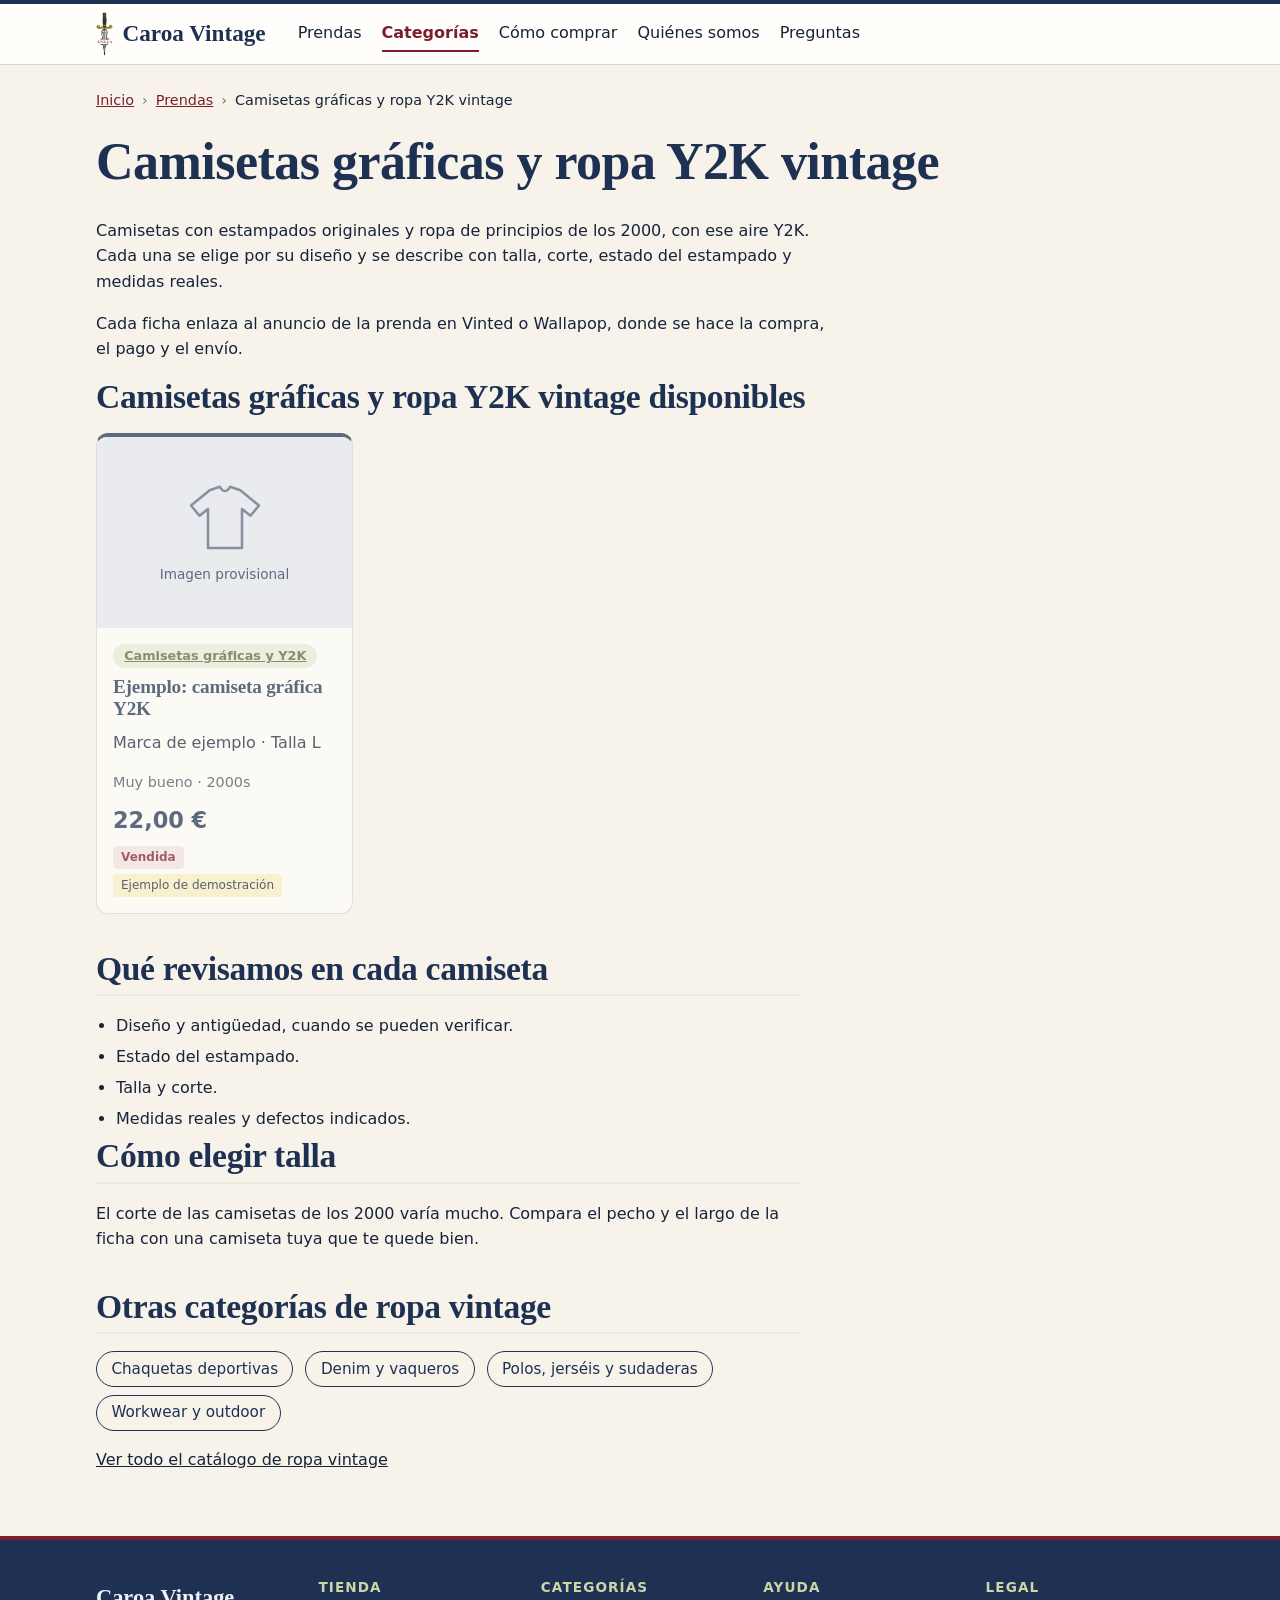
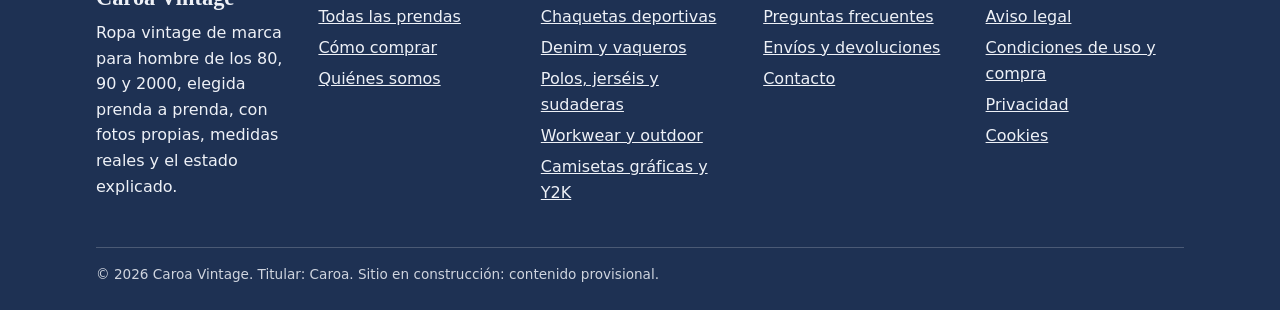
==== camisetas-y2k-vintage.html @ 3dd6beb5 "Add files via upload" ====
<!doctype html>
<html lang="es">
<head>
  <meta charset="utf-8">
  <meta name="viewport" content="width=device-width, initial-scale=1">
  <title>Camisetas gráficas y ropa Y2K vintage | Caroa Vintage</title>
  <meta name="description" content="Camisetas gráficas vintage y ropa Y2K de principios de los 2000: estampados originales, talla y estado explicados. Compra en Vinted o Wallapop.">
  <meta name="robots" content="noindex, nofollow"><!-- QUITAR al lanzar la web -->
  <link rel="icon" href="assets/favicon.png" type="image/png">
  <link rel="apple-touch-icon" href="assets/apple-touch-icon.png">
  <link rel="stylesheet" href="src/css/base.css">
  <link rel="stylesheet" href="src/css/components.css">
  <link rel="stylesheet" href="src/css/paginas.css">
  <script type="module" src="src/js/main.js"></script>
</head>
<body data-page="categoria" data-categoria="camisetas-y2k">
  <a class="skip" href="#contenido">Saltar al contenido</a>
  <header class="cabecera" id="site-header"></header>
  <main id="contenido" class="pagina">
    <div class="wrap">
      <nav aria-label="Migas de pan"><ol class="migas"><li><a href="index.html">Inicio</a></li><li><a href="catalogo.html">Prendas</a></li><li aria-current="page">Camisetas gráficas y ropa Y2K vintage</li></ol></nav>
      <h1>Camisetas gráficas y ropa Y2K vintage</h1>
      <div class="texto-seo">
        <p>Camisetas con estampados originales y ropa de principios de los 2000, con ese aire Y2K. Cada una se elige por su diseño y se describe con talla, corte, estado del estampado y medidas reales.</p>
        <p>Cada ficha enlaza al anuncio de la prenda en Vinted o Wallapop, donde se hace la compra, el pago y el envío.</p>
      </div>
      <h2>Camisetas gráficas y ropa Y2K vintage disponibles</h2>
      <div class="rejilla" id="categoria-lista"><p class="vacio">Cargando prendas…</p></div>
      <section class="bloque">
        <h2>Qué revisamos en cada camiseta</h2>
        <ul class="revisamos">
          <li>Diseño y antigüedad, cuando se pueden verificar.</li><li>Estado del estampado.</li><li>Talla y corte.</li><li>Medidas reales y defectos indicados.</li>
        </ul>
        <h2>Cómo elegir talla</h2>
        <p>El corte de las camisetas de los 2000 varía mucho. Compara el pecho y el largo de la ficha con una camiseta tuya que te quede bien.</p>
      </section>
      <section class="bloque">
        <h2>Otras categorías de ropa vintage</h2>
        <ul class="enlaces-cat" id="otras-categorias"></ul>
        <p><a href="catalogo.html">Ver todo el catálogo de ropa vintage</a></p>
      </section>
    </div>
  </main>
  <footer class="pie" id="site-footer"></footer>
  <noscript><p class="wrap aviso">Esta web necesita JavaScript para mostrar las prendas.</p></noscript>
</body>
</html>
---- src/css/base.css ----
:root {
  /* Base clara y cálida */
  --papel: #F7F3EA;
  --papel-2: #EFE8D9;
  --blanco: #FFFEFA;
  --linea: #DED6C4;
  /* Texto */
  --tinta: #17233B;
  /* Azul navy */
  --navy: #1E3153;
  --navy-h: #152543;
  --navy-claro: #E4E9F2;
  /* Verde loden */
  --loden: #56643A;
  --loden-claro: #E8ECD9;
  /* Rojo burdeos */
  --burdeos: #7A1F2E;
  --burdeos-h: #5C1722;
  --burdeos-claro: #F4E4E6;
  --radio: 12px;
  --ancho: 68rem;
  --fuente-titulo: Georgia, 'Times New Roman', serif;
  --fuente: system-ui, -apple-system, 'Segoe UI', Roboto, sans-serif;
}
*, *::before, *::after { box-sizing: border-box; }
html { -webkit-text-size-adjust: 100%; scroll-behavior: smooth; scroll-padding-top: 5rem; }
@media (prefers-reduced-motion: reduce) {
  html { scroll-behavior: auto; }
  * { transition: none !important; animation: none !important; }
}
body { margin: 0; background: var(--papel); color: var(--tinta); font: 1rem/1.6 var(--fuente); }
img, svg { max-width: 100%; display: block; }
h1, h2, h3 { font-family: var(--fuente-titulo); line-height: 1.15; margin: 0 0 .5em; letter-spacing: -.01em; color: var(--navy); }
h1 { font-size: clamp(2rem, 6vw, 3.25rem); }
h2 { font-size: clamp(1.5rem, 4vw, 2.1rem); }
h3 { font-size: 1.2rem; }
p { margin: 0 0 1em; }
ul, ol { margin: 0; padding: 0; list-style: none; }
a { color: inherit; }
:focus-visible { outline: 3px solid var(--burdeos); outline-offset: 2px; }
.wrap { width: min(100% - 2rem, var(--ancho)); margin-inline: auto; }
.skip { position: absolute; left: -999px; top: 0; background: var(--navy); color: var(--papel); padding: .5rem 1rem; z-index: 100; }
.skip:focus { left: 0; }
.seccion { padding: 3rem 0; }
.seccion-alt { background: var(--papel-2); }
.seccion-cab { max-width: 40rem; margin-bottom: 1.5rem; }
.vacio { padding: 1.5rem; border: 1px dashed var(--navy); border-radius: var(--radio); background: var(--blanco); }
.aviso { padding: .75rem 1rem; background: var(--burdeos-claro); border: 1px solid #d9aab0; border-radius: var(--radio); }
.pendiente { background: #FBEFC4; color: var(--tinta); padding: 0 .3em; border-radius: 4px; }
.sr-only { position: absolute; width: 1px; height: 1px; padding: 0; margin: -1px; overflow: hidden; clip: rect(0, 0, 0, 0); white-space: nowrap; border: 0; }
---- src/css/components.css ----
/* Cabecera */
.cabecera { background: var(--blanco); border-top: 4px solid var(--navy); border-bottom: 1px solid var(--linea); position: sticky; top: 0; z-index: 50; }
.bar { display: flex; align-items: center; flex-wrap: wrap; gap: .5rem 1rem; min-height: 3.75rem; }
.logo { font-family: var(--fuente-titulo); font-weight: 700; font-size: 1.45rem; color: var(--navy); text-decoration: none; margin-right: auto; }
.cab-enlaces { order: 2; display: flex; gap: .5rem; }
.cab-enlaces a { text-decoration: none; padding: .35rem .8rem; border: 1px solid var(--navy); border-radius: 999px; color: var(--navy); font-size: .9rem; }
.cab-enlaces a:hover { background: var(--navy-claro); }
.menu-btn { order: 3; font: inherit; color: var(--navy); background: none; border: 1px solid var(--navy); border-radius: 999px; padding: .4rem .8rem; cursor: pointer; }
.nav { order: 4; display: none; width: 100%; flex-direction: column; padding-bottom: .75rem; }
.nav.abierto { display: flex; }
.nav a { padding: .6rem 0; text-decoration: none; border-bottom: 1px solid var(--linea); }
.nav a[aria-current="page"] { font-weight: 700; color: var(--burdeos); }
@media (min-width: 760px) {
  .menu-btn { display: none; }
  .nav { display: flex; flex-direction: row; width: auto; order: 1; gap: 1.25rem; padding: 0; }
  .nav a { border: 0; padding: .25rem 0; border-bottom: 2px solid transparent; }
  .nav a:hover { border-bottom-color: var(--loden); }
  .nav a[aria-current="page"] { border-bottom-color: var(--burdeos); }
  .logo { margin-right: 1rem; }
  .cab-enlaces { margin-left: auto; }
}

/* Botones */
.acciones { display: flex; flex-wrap: wrap; gap: .75rem; margin-top: 1.5rem; }
.btn { display: inline-block; font: inherit; font-weight: 600; text-decoration: none; padding: .8rem 1.4rem; border-radius: 999px; border: 2px solid var(--burdeos); cursor: pointer; }
.btn-primario { background: var(--burdeos); color: #fff; }
.btn-primario:hover { background: var(--burdeos-h); border-color: var(--burdeos-h); }
.btn-sec { background: transparent; color: var(--navy); border-color: var(--navy); }
.btn-sec:hover { background: var(--navy-claro); }

/* Hero */
.hero { padding: 2.5rem 0 3rem; background: linear-gradient(180deg, var(--navy-claro) 0%, var(--papel) 100%); }
.hero-grid { display: grid; gap: 2rem; align-items: center; }
@media (min-width: 800px) { .hero-grid { grid-template-columns: 1.1fr .9fr; } }
.eyebrow { text-transform: uppercase; letter-spacing: .08em; font-size: .8rem; font-weight: 700; color: var(--loden); margin-bottom: .75rem; }
.lead { font-size: 1.15rem; max-width: 34rem; }
.hero-visual { background: var(--loden-claro); border: 1px solid #cfd6b6; border-radius: var(--radio); padding: 1.5rem; text-align: center; }
.hero-visual small { display: block; margin-top: .5rem; opacity: .75; }
.h-caja { fill: var(--blanco); stroke: var(--navy); stroke-width: 3; }
.h-linea { stroke: var(--navy); stroke-width: 3; fill: none; }
.h-a { fill: var(--burdeos); }
.h-b { fill: var(--loden); }
.h-c { fill: var(--navy); }

/* Fondos de sección en la portada */
#prendas { background: var(--papel-2); }
#como { background: var(--navy-claro); }
#categorias { background: var(--papel); }
#ventajas { background: var(--loden-claro); }

/* Tarjetas de prenda */
.rejilla { display: grid; gap: 1.25rem; grid-template-columns: repeat(auto-fill, minmax(15rem, 1fr)); }
.card { background: var(--blanco); border: 1px solid var(--linea); border-top: 4px solid var(--navy); border-radius: var(--radio); overflow: hidden; display: flex; flex-direction: column; }
.card:nth-child(3n+2) { border-top-color: var(--loden); }
.card:nth-child(3n) { border-top-color: var(--burdeos); }
.card-agotado { opacity: .7; }
.card-body { padding: 1rem; display: flex; flex-direction: column; flex: 1; }
.card h2, .card h3 { font-size: 1.2rem; }
.card h2 a, .card h3 a { text-decoration: none; }
.card h2 a:hover, .card h3 a:hover { text-decoration: underline; }
.card-resumen { flex: 1; }
.card-meta { font-size: .9rem; opacity: .8; margin-bottom: .5rem; }
.precio { font-size: 1.4rem; font-weight: 700; color: var(--navy); margin-bottom: .5rem; }
.precio small { font-size: .8rem; font-weight: 400; color: var(--tinta); }
.media { aspect-ratio: 4 / 3; background: var(--navy-claro); }
.media img { width: 100%; height: 100%; object-fit: cover; }
.media-ph { height: 100%; display: flex; flex-direction: column; align-items: center; justify-content: center; gap: .5rem; color: var(--navy); font-size: .85rem; }
.media-ph svg { width: 40%; opacity: .7; }
.chip { display: inline-block; align-self: flex-start; background: var(--loden-claro); color: var(--loden); font-weight: 600; border-radius: 999px; padding: .1rem .7rem; font-size: .8rem; margin-bottom: .5rem; }
.badge { display: inline-block; align-self: flex-start; background: #FBEFC4; border-radius: 4px; padding: .1rem .5rem; font-size: .75rem; margin: 0; }
.mas { margin-top: 1.5rem; }

/* Perfiles, ocasiones */
.lista-enlaces { display: grid; gap: .75rem; grid-template-columns: repeat(auto-fill, minmax(12rem, 1fr)); }
.perfil, .ocasion { display: flex; flex-direction: column; background: var(--blanco); border: 1px solid var(--linea); border-left: 5px solid var(--loden); border-radius: var(--radio); padding: 1rem; text-decoration: none; color: var(--navy); }
.ocasion { border-left-color: var(--burdeos); font-weight: 600; }
.perfil:hover, .ocasion:hover { background: var(--papel-2); }
.perfil span { font-size: .9rem; color: var(--tinta); opacity: .8; }

/* Pasos y ventajas */
.pasos { display: grid; gap: 1rem; counter-reset: paso; grid-template-columns: repeat(auto-fit, minmax(14rem, 1fr)); }
.pasos li { counter-increment: paso; background: var(--blanco); border-radius: var(--radio); padding: 1.25rem; border: 1px solid var(--linea); }
.pasos li::before { content: counter(paso); display: inline-grid; place-items: center; width: 2rem; height: 2rem; border-radius: 50%; background: var(--navy); color: #fff; font-weight: 700; margin-bottom: .5rem; }
.pasos li:nth-child(2)::before { background: var(--loden); }
.pasos li:nth-child(3)::before { background: var(--burdeos); }
.ventajas { display: grid; gap: 1.25rem; grid-template-columns: repeat(auto-fit, minmax(14rem, 1fr)); }
.ventajas h3 { color: var(--burdeos); }

/* FAQ */
.faq { max-width: 44rem; }
.faq details { border-bottom: 1px solid var(--linea); padding: .9rem 0; }
.faq summary { cursor: pointer; font-weight: 600; color: var(--navy); }
.faq summary::marker { color: var(--burdeos); }
.faq details p { margin: .6rem 0 0; }

/* Pie */
.pie { background: var(--navy); border-top: 4px solid var(--burdeos); color: #EEF1F7; padding: 2.5rem 0 1.5rem; }
.pie a { color: #EEF1F7; }
.pie-grid { display: grid; gap: 1.5rem; grid-template-columns: repeat(auto-fit, minmax(12rem, 1fr)); }
.pie-marca { font-family: var(--fuente-titulo); font-size: 1.4rem; font-weight: 700; margin-bottom: .25rem; }
.pie-titulo { font-family: var(--fuente); font-size: .85rem; text-transform: uppercase; letter-spacing: .08em; margin-bottom: .5rem; color: #CBD6A6; }
.pie li { margin-bottom: .35rem; }
.pie-legal { margin: 2rem 0 0; font-size: .85rem; opacity: .85; border-top: 1px solid rgba(238, 241, 247, .25); padding-top: 1rem; }

.btn-pendiente { background: transparent; color: var(--navy); border: 2px dashed var(--navy); cursor: not-allowed; opacity: .8; }
.badge-estado { background: var(--burdeos-claro); color: var(--burdeos); font-weight: 600; margin-bottom: .35rem; }

/* Logotipo */
.logo { display: flex; align-items: center; gap: .6rem; }
.logo img { height: 2.8rem; width: auto; }
.hero-visual img { height: clamp(13rem, 42vw, 21rem); width: auto; margin: 0 auto; }
a.chip:hover { background: #d9dfc3; }
---- src/css/paginas.css ----
/* Catálogo, ficha e información */
.pagina { padding: 1.5rem 0 3rem; }
.migas { display: flex; flex-wrap: wrap; gap: .25rem .5rem; font-size: .9rem; margin: 0 0 1.25rem; }
.migas li:not(:last-child)::after { content: '›'; margin-left: .5rem; opacity: .6; }
.migas a { color: var(--burdeos); }

select { font: inherit; padding: .5rem .6rem; border: 1px solid var(--navy); border-radius: 8px; background: #fff; color: var(--tinta); }

.filtros { display: grid; gap: .75rem 1rem; grid-template-columns: repeat(auto-fit, minmax(11rem, 1fr)); margin: 1rem 0 .5rem; padding: 1rem; background: var(--blanco); border: 1px solid var(--linea); border-left: 5px solid var(--loden); border-radius: var(--radio); }
.filtros label { display: flex; flex-direction: column; gap: .25rem; font-weight: 600; font-size: .9rem; color: var(--navy); }
.resultado { font-size: .9rem; opacity: .8; margin-bottom: 1rem; min-height: 1.4em; }

.ficha { display: grid; gap: 2rem; }
@media (min-width: 800px) { .ficha { grid-template-columns: 1fr 1fr; align-items: start; } }
.ficha .media { border-radius: var(--radio); overflow: hidden; aspect-ratio: 4 / 5; }
.ficha .precio { font-size: 2rem; }
.miniaturas { display: flex; flex-wrap: wrap; gap: .5rem; margin-top: .5rem; }
.mini { padding: 0; border: 2px solid var(--linea); border-radius: 8px; overflow: hidden; background: none; cursor: pointer; }
.mini:hover { border-color: var(--navy); }
.mini img { width: 4rem; height: 5rem; object-fit: cover; }
.disp { font-weight: 600; color: var(--loden); }
.disp-no { color: var(--burdeos); }
.nota { font-size: .9rem; margin-top: .75rem; }

.bloque { margin-top: 2.25rem; }
.bloque:not(:has(.rejilla)) { max-width: 44rem; }
.bloque > h2 { padding-bottom: .35rem; border-bottom: 2px solid var(--loden-claro); }
.medidas { margin: 0; }
.medidas div { display: flex; justify-content: space-between; gap: 1rem; padding: .5rem 0; border-bottom: 1px solid var(--linea); max-width: 26rem; }
.medidas dt { font-weight: 600; }
.medidas dd { margin: 0; }

/* Páginas informativas */
.info-grid { display: grid; gap: 2rem; }
@media (min-width: 800px) { .info-grid { grid-template-columns: 1fr 16rem; align-items: start; } }
.texto { max-width: 46rem; }
.texto h2 { font-size: 1.3rem; margin-top: 1.75rem; }
.texto a { color: var(--burdeos); }
.info-nav { background: var(--blanco); border: 1px solid var(--linea); border-top: 4px solid var(--loden); border-radius: var(--radio); padding: 1rem 1.25rem; }
.info-nav h2 { font-size: 1.1rem; }
.info-nav li { margin-bottom: .4rem; }
.info-nav a[aria-current="page"] { font-weight: 700; color: var(--burdeos); }

/* Categorías y SEO */
.enlaces-cat { display: flex; flex-wrap: wrap; gap: .5rem .75rem; margin: 0 0 1rem; }
.enlaces-cat a { display: inline-block; padding: .3rem .9rem; border: 1px solid var(--navy); border-radius: 999px; color: var(--navy); text-decoration: none; font-size: .95rem; }
.enlaces-cat a:hover { background: var(--navy-claro); }
.texto-seo { max-width: 46rem; }
.revisamos { list-style: disc; padding-left: 1.25rem; max-width: 44rem; }
.revisamos li { margin-bottom: .35rem; }
.bloque .enlaces-cat { margin-top: .5rem; }
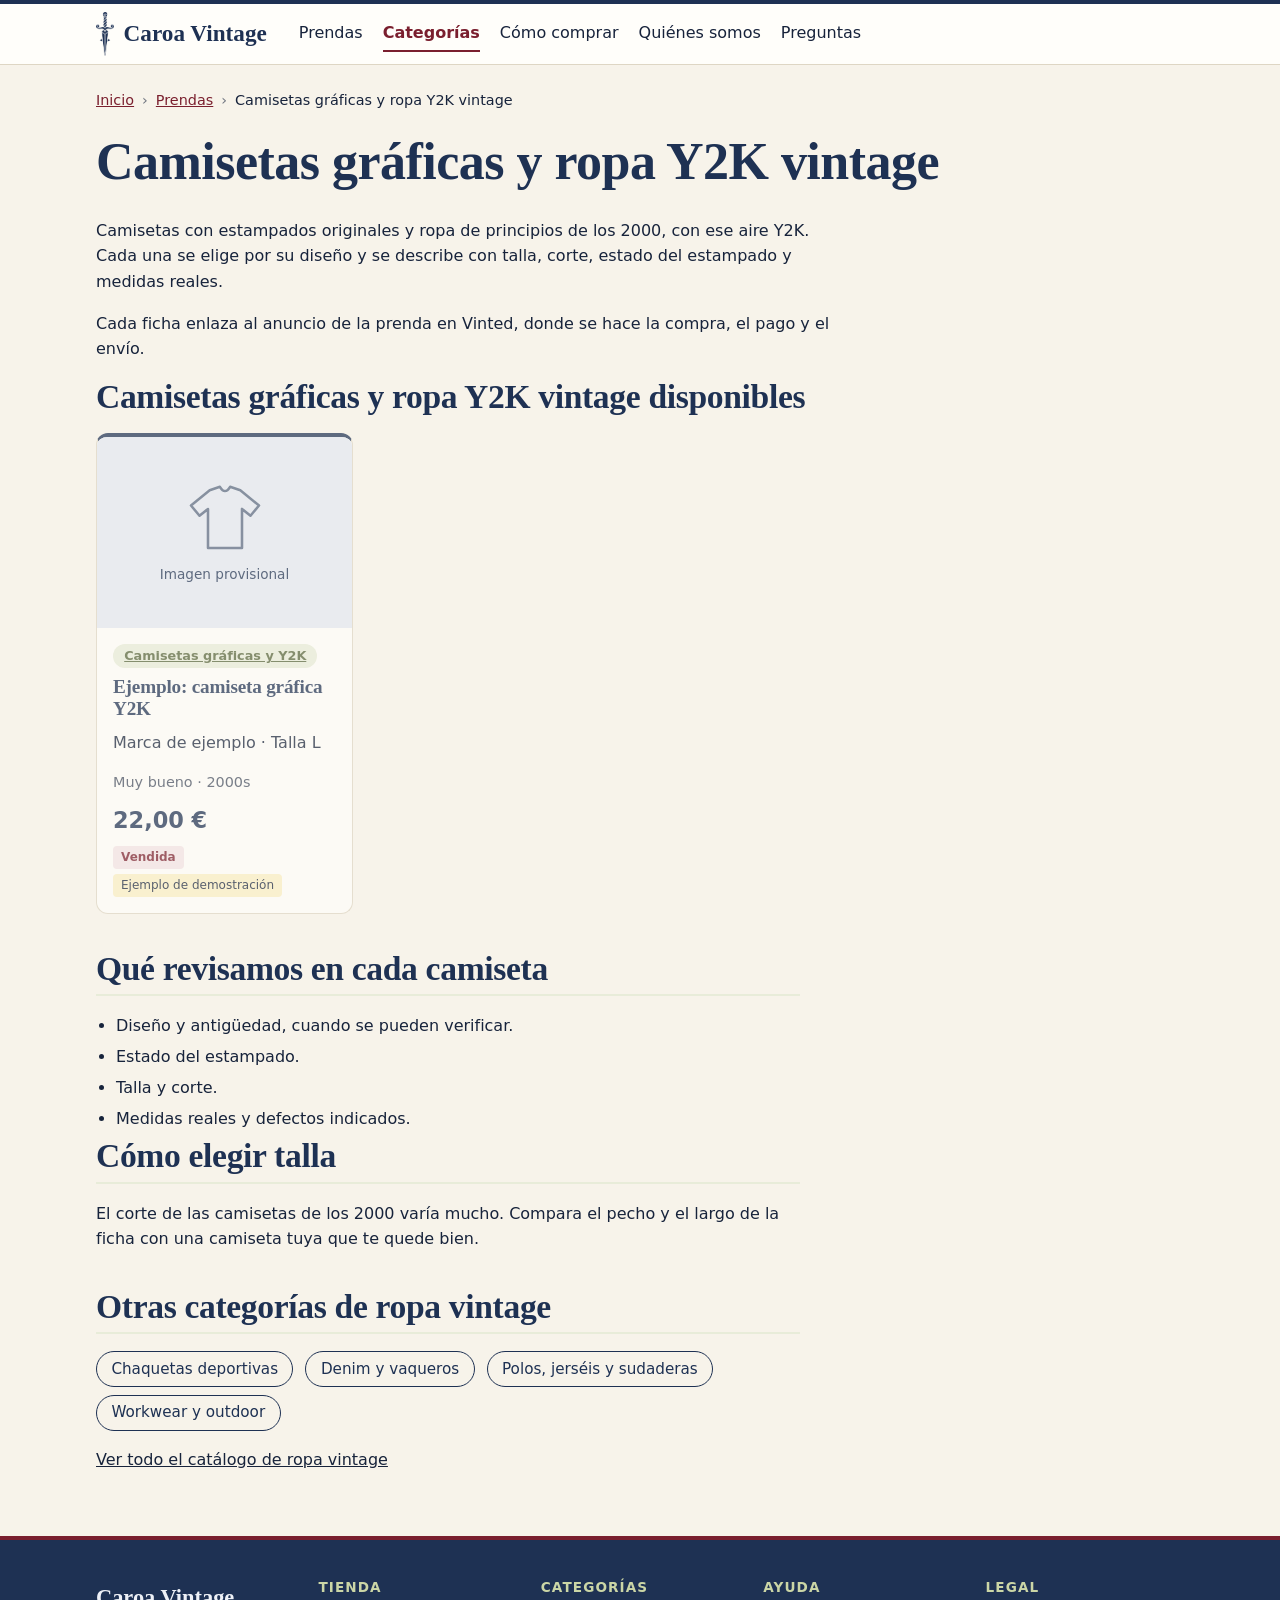
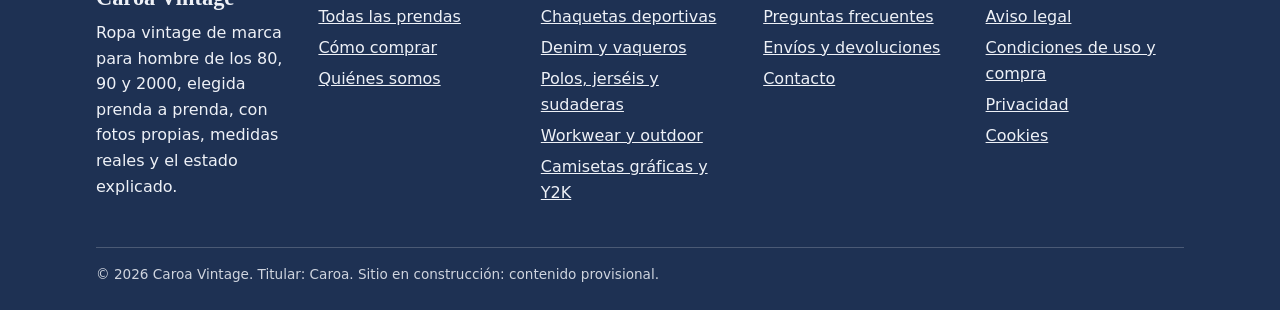
==== commit 09f8a8d7: "Add files via upload" ====
--- a/camisetas-y2k-vintage.html
+++ b/camisetas-y2k-vintage.html
@@ -4,7 +4,7 @@
   <meta charset="utf-8">
   <meta name="viewport" content="width=device-width, initial-scale=1">
   <title>Camisetas gráficas y ropa Y2K vintage | Caroa Vintage</title>
-  <meta name="description" content="Camisetas gráficas vintage y ropa Y2K de principios de los 2000: estampados originales, talla y estado explicados. Compra en Vinted o Wallapop.">
+  <meta name="description" content="Camisetas gráficas vintage y ropa Y2K de principios de los 2000: estampados originales, talla y estado explicados. Compra en Vinted.">
   <meta name="robots" content="noindex, nofollow"><!-- QUITAR al lanzar la web -->
   <link rel="icon" href="assets/favicon.png" type="image/png">
   <link rel="apple-touch-icon" href="assets/apple-touch-icon.png">
@@ -22,7 +22,7 @@
       <h1>Camisetas gráficas y ropa Y2K vintage</h1>
       <div class="texto-seo">
         <p>Camisetas con estampados originales y ropa de principios de los 2000, con ese aire Y2K. Cada una se elige por su diseño y se describe con talla, corte, estado del estampado y medidas reales.</p>
-        <p>Cada ficha enlaza al anuncio de la prenda en Vinted o Wallapop, donde se hace la compra, el pago y el envío.</p>
+        <p>Cada ficha enlaza al anuncio de la prenda en Vinted, donde se hace la compra, el pago y el envío.</p>
       </div>
       <h2>Camisetas gráficas y ropa Y2K vintage disponibles</h2>
       <div class="rejilla" id="categoria-lista"><p class="vacio">Cargando prendas…</p></div>
--- a/src/css/components.css
+++ b/src/css/components.css
@@ -34,7 +34,7 @@
 @media (min-width: 800px) { .hero-grid { grid-template-columns: 1.1fr .9fr; } }
 .eyebrow { text-transform: uppercase; letter-spacing: .08em; font-size: .8rem; font-weight: 700; color: var(--loden); margin-bottom: .75rem; }
 .lead { font-size: 1.15rem; max-width: 34rem; }
-.hero-visual { background: var(--loden-claro); border: 1px solid #cfd6b6; border-radius: var(--radio); padding: 1.5rem; text-align: center; }
+.hero-visual { background: var(--navy-h); border-radius: var(--radio); padding: 2rem 1.5rem; text-align: center; }
 .hero-visual small { display: block; margin-top: .5rem; opacity: .75; }
 .h-caja { fill: var(--blanco); stroke: var(--navy); stroke-width: 3; }
 .h-linea { stroke: var(--navy); stroke-width: 3; fill: none; }
